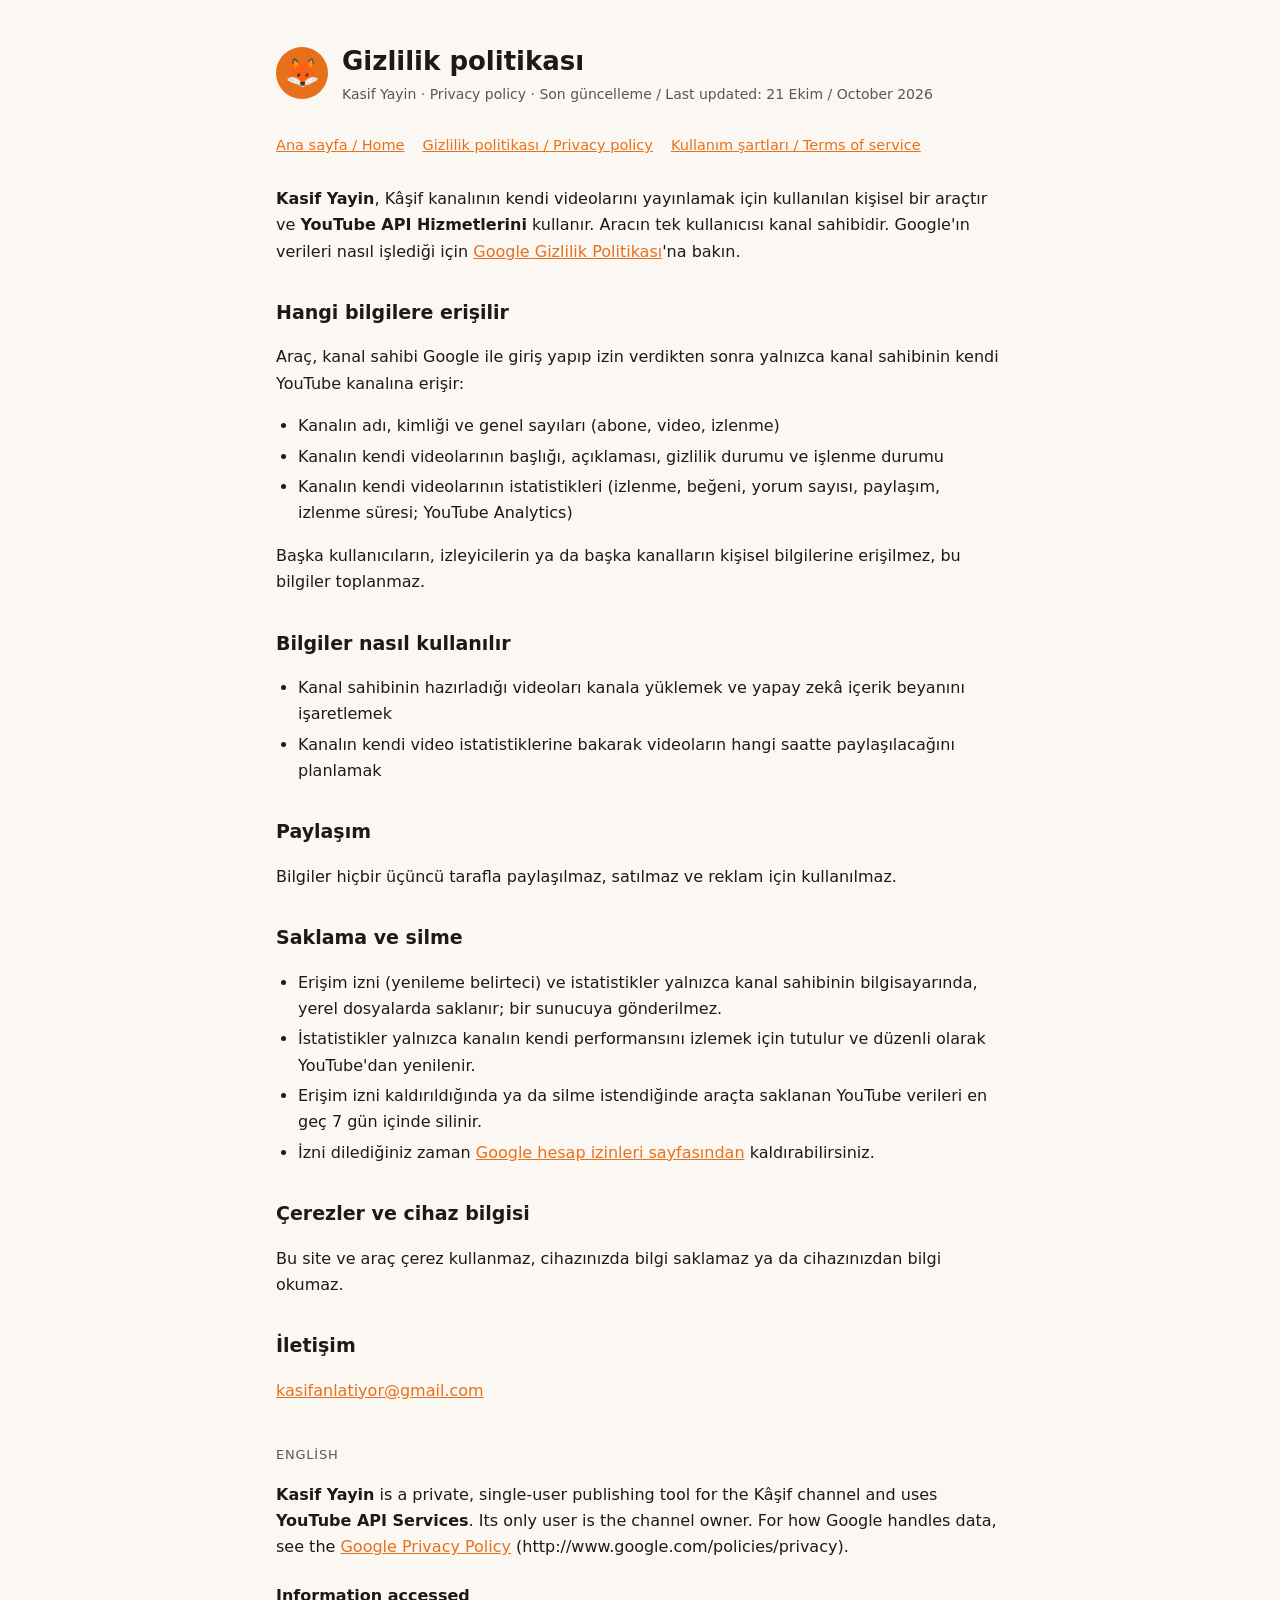
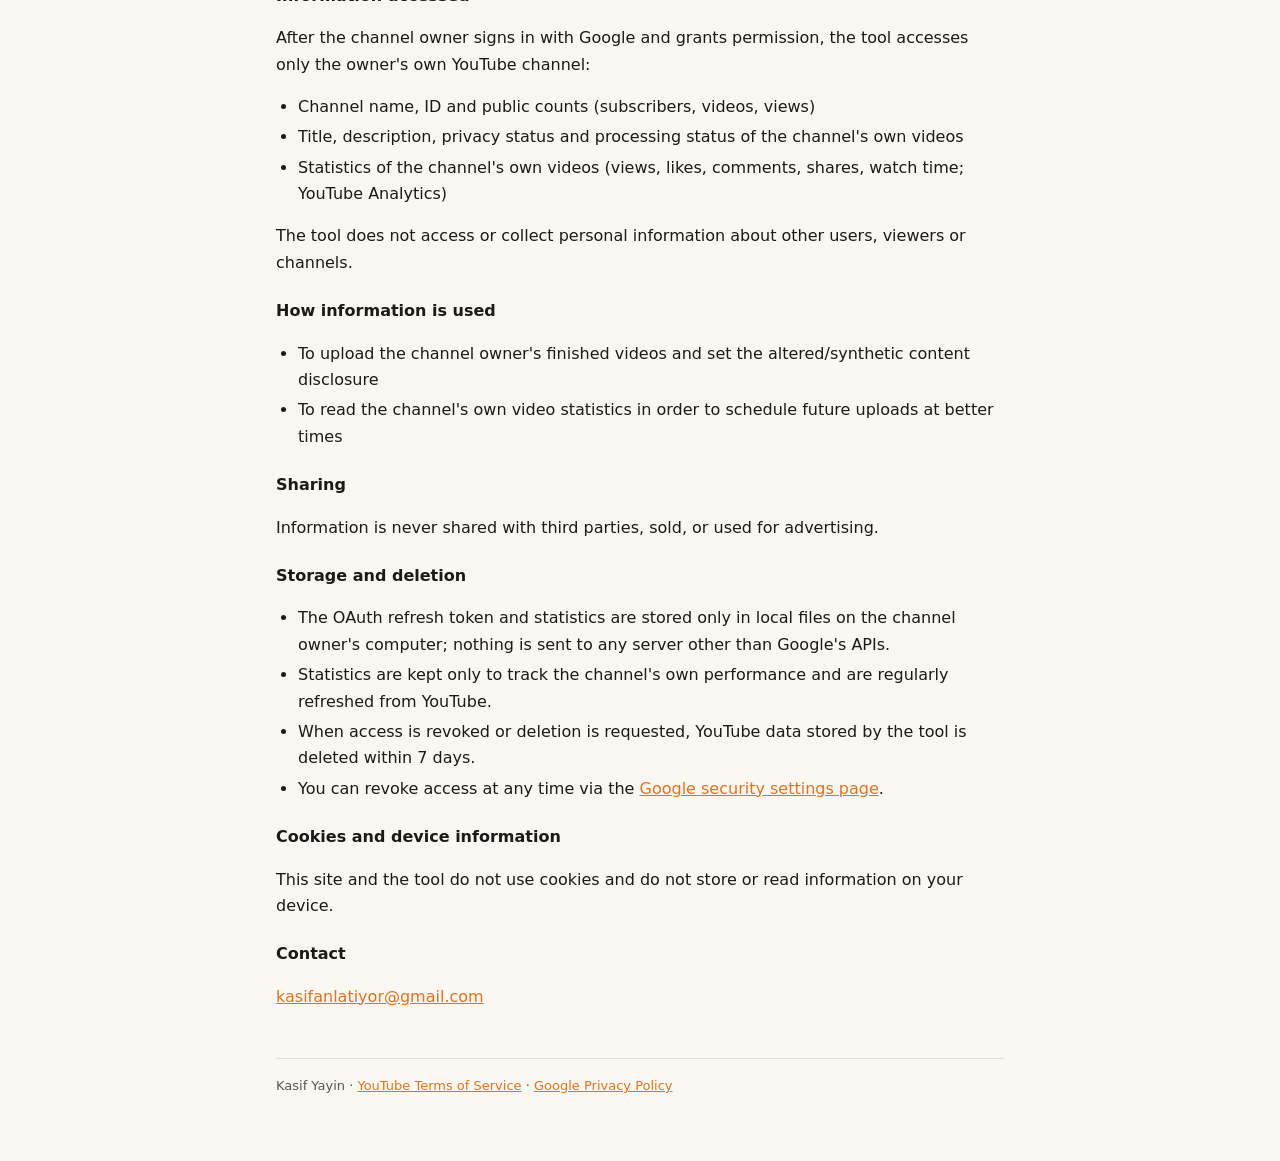
==== gizlilik.html @ fdbcfdf1 "Kâşif: ana sayfa, gizlilik politikası, kullanım şartları Co-Authored-By: Claude Opus 5.5 <noreply@an" ====
<!doctype html>
<html lang="tr">
<head>
<meta charset="utf-8">
<meta name="viewport" content="width=device-width,initial-scale=1">
<title>Kâşif Gizlilik Politikası</title>
<meta name="description" content="Kasif Yayin aracının gizlilik politikası (YouTube API Hizmetleri).">
<link rel="stylesheet" href="stil.css">
</head>
<body><main>
<header><div class="logo" aria-hidden="true">🦊</div><div><h1>Gizlilik politikası</h1><p>Kasif Yayin · Privacy policy · Son güncelleme / Last updated: 21 Ekim / October 2026</p></div></header>
<nav><a href="index.html">Ana sayfa / Home</a><a href="gizlilik.html">Gizlilik politikası / Privacy policy</a><a href="sartlar.html">Kullanım şartları / Terms of service</a></nav>

<p><b>Kasif Yayin</b>, Kâşif kanalının kendi videolarını yayınlamak için kullanılan kişisel bir araçtır ve <b>YouTube API Hizmetlerini</b> kullanır. Aracın tek kullanıcısı kanal sahibidir. Google'ın verileri nasıl işlediği için <a href="https://policies.google.com/privacy">Google Gizlilik Politikası</a>'na bakın.</p>

<h2>Hangi bilgilere erişilir</h2>
<p>Araç, kanal sahibi Google ile giriş yapıp izin verdikten sonra yalnızca kanal sahibinin kendi YouTube kanalına erişir:</p>
<ul>
  <li>Kanalın adı, kimliği ve genel sayıları (abone, video, izlenme)</li>
  <li>Kanalın kendi videolarının başlığı, açıklaması, gizlilik durumu ve işlenme durumu</li>
  <li>Kanalın kendi videolarının istatistikleri (izlenme, beğeni, yorum sayısı, paylaşım, izlenme süresi; YouTube Analytics)</li>
</ul>
<p>Başka kullanıcıların, izleyicilerin ya da başka kanalların kişisel bilgilerine erişilmez, bu bilgiler toplanmaz.</p>

<h2>Bilgiler nasıl kullanılır</h2>
<ul>
  <li>Kanal sahibinin hazırladığı videoları kanala yüklemek ve yapay zekâ içerik beyanını işaretlemek</li>
  <li>Kanalın kendi video istatistiklerine bakarak videoların hangi saatte paylaşılacağını planlamak</li>
</ul>

<h2>Paylaşım</h2>
<p>Bilgiler hiçbir üçüncü tarafla paylaşılmaz, satılmaz ve reklam için kullanılmaz.</p>

<h2>Saklama ve silme</h2>
<ul>
  <li>Erişim izni (yenileme belirteci) ve istatistikler yalnızca kanal sahibinin bilgisayarında, yerel dosyalarda saklanır; bir sunucuya gönderilmez.</li>
  <li>İstatistikler yalnızca kanalın kendi performansını izlemek için tutulur ve düzenli olarak YouTube'dan yenilenir.</li>
  <li>Erişim izni kaldırıldığında ya da silme istendiğinde araçta saklanan YouTube verileri en geç 7 gün içinde silinir.</li>
  <li>İzni dilediğiniz zaman <a href="https://security.google.com/settings/security/permissions">Google hesap izinleri sayfasından</a> kaldırabilirsiniz.</li>
</ul>

<h2>Çerezler ve cihaz bilgisi</h2>
<p>Bu site ve araç çerez kullanmaz, cihazınızda bilgi saklamaz ya da cihazınızdan bilgi okumaz.</p>

<h2>İletişim</h2>
<p><a href="mailto:kasifanlatiyor@gmail.com">kasifanlatiyor@gmail.com</a></p>

<p class="dil">English</p>
<p><b>Kasif Yayin</b> is a private, single-user publishing tool for the Kâşif channel and uses <b>YouTube API Services</b>. Its only user is the channel owner. For how Google handles data, see the <a href="https://policies.google.com/privacy">Google Privacy Policy</a> (http://www.google.com/policies/privacy).</p>

<h3>Information accessed</h3>
<p>After the channel owner signs in with Google and grants permission, the tool accesses only the owner's own YouTube channel:</p>
<ul>
  <li>Channel name, ID and public counts (subscribers, videos, views)</li>
  <li>Title, description, privacy status and processing status of the channel's own videos</li>
  <li>Statistics of the channel's own videos (views, likes, comments, shares, watch time; YouTube Analytics)</li>
</ul>
<p>The tool does not access or collect personal information about other users, viewers or channels.</p>

<h3>How information is used</h3>
<ul>
  <li>To upload the channel owner's finished videos and set the altered/synthetic content disclosure</li>
  <li>To read the channel's own video statistics in order to schedule future uploads at better times</li>
</ul>

<h3>Sharing</h3>
<p>Information is never shared with third parties, sold, or used for advertising.</p>

<h3>Storage and deletion</h3>
<ul>
  <li>The OAuth refresh token and statistics are stored only in local files on the channel owner's computer; nothing is sent to any server other than Google's APIs.</li>
  <li>Statistics are kept only to track the channel's own performance and are regularly refreshed from YouTube.</li>
  <li>When access is revoked or deletion is requested, YouTube data stored by the tool is deleted within 7 days.</li>
  <li>You can revoke access at any time via the <a href="https://security.google.com/settings/security/permissions">Google security settings page</a>.</li>
</ul>

<h3>Cookies and device information</h3>
<p>This site and the tool do not use cookies and do not store or read information on your device.</p>

<h3>Contact</h3>
<p><a href="mailto:kasifanlatiyor@gmail.com">kasifanlatiyor@gmail.com</a></p>

<footer>Kasif Yayin · <a href="https://www.youtube.com/t/terms">YouTube Terms of Service</a> · <a href="https://policies.google.com/privacy">Google Privacy Policy</a></footer>
</main></body>
</html>
---- stil.css ----
:root{color-scheme:light;--zemin:#fbf8f3;--yuzey:#ffffff;--yazi:#1c1a17;--yazi2:#5b564e;--vurgu:#e8701a;--cizgi:#e7e0d4}
@media (prefers-color-scheme:dark){:root:not([data-theme="light"]){color-scheme:dark;--zemin:#141210;--yuzey:#1d1a17;--yazi:#f3efe8;--yazi2:#bdb5a8;--vurgu:#f28a3c;--cizgi:#34302a}}
:root[data-theme="dark"]{color-scheme:dark;--zemin:#141210;--yuzey:#1d1a17;--yazi:#f3efe8;--yazi2:#bdb5a8;--vurgu:#f28a3c;--cizgi:#34302a}
*{box-sizing:border-box}
body{margin:0;background:var(--zemin);color:var(--yazi);font:16px/1.65 system-ui,-apple-system,"Segoe UI",sans-serif}
main{max-width:760px;margin:0 auto;padding:40px 16px 64px}
header{display:flex;align-items:center;gap:14px;margin-bottom:28px}
header .logo{width:52px;height:52px;border-radius:50%;background:var(--vurgu);display:grid;place-items:center;font-size:28px}
header h1{margin:0;font-size:26px}header p{margin:0;color:var(--yazi2);font-size:14px}
nav{display:flex;flex-wrap:wrap;gap:8px 18px;margin:0 0 28px;font-size:14.5px}
a{color:var(--vurgu)}
h2{font-size:19px;margin:32px 0 8px}h3{font-size:16px;margin:22px 0 6px}
.kart{background:var(--yuzey);border:1px solid var(--cizgi);border-radius:14px;padding:18px 20px;margin:16px 0}
.dil{color:var(--yazi2);font-size:13px;text-transform:uppercase;letter-spacing:.06em;margin-top:40px}
ul{padding-left:22px}li{margin:4px 0}
footer{margin-top:48px;color:var(--yazi2);font-size:13px;border-top:1px solid var(--cizgi);padding-top:16px}
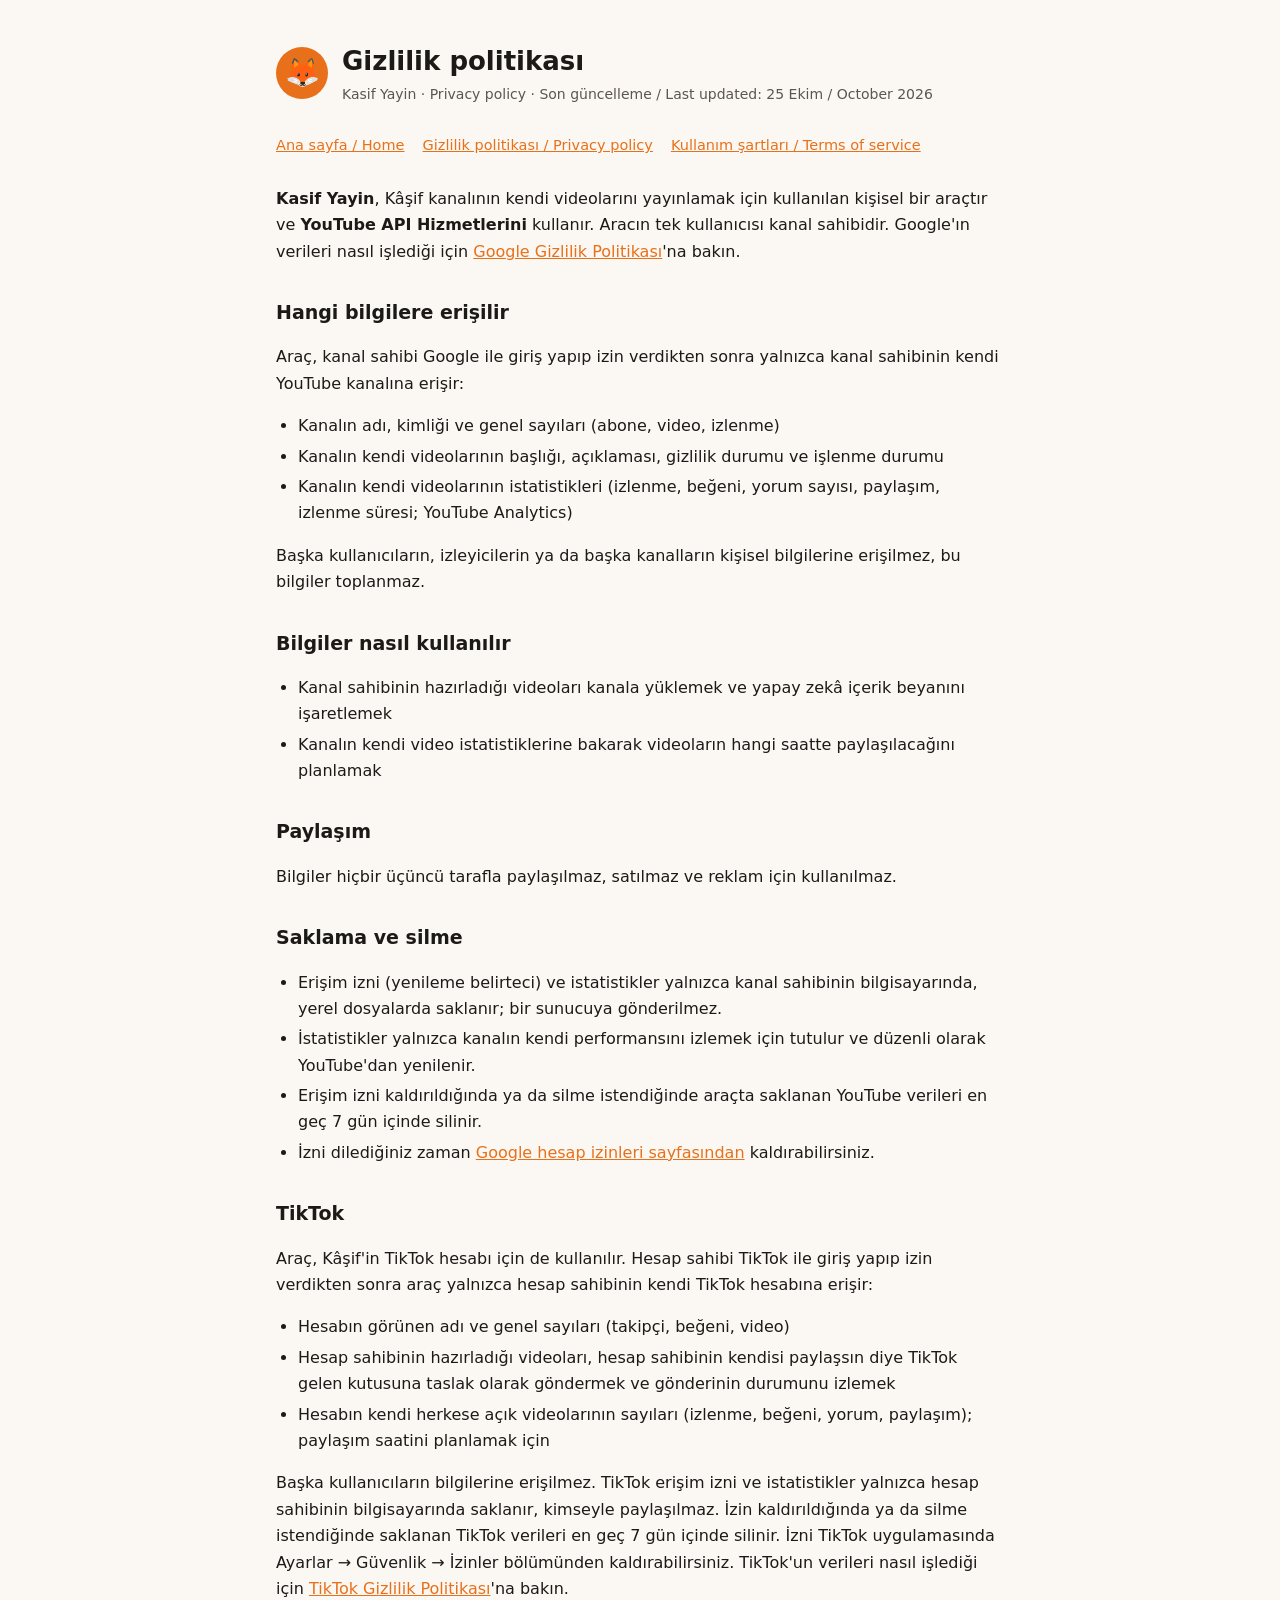
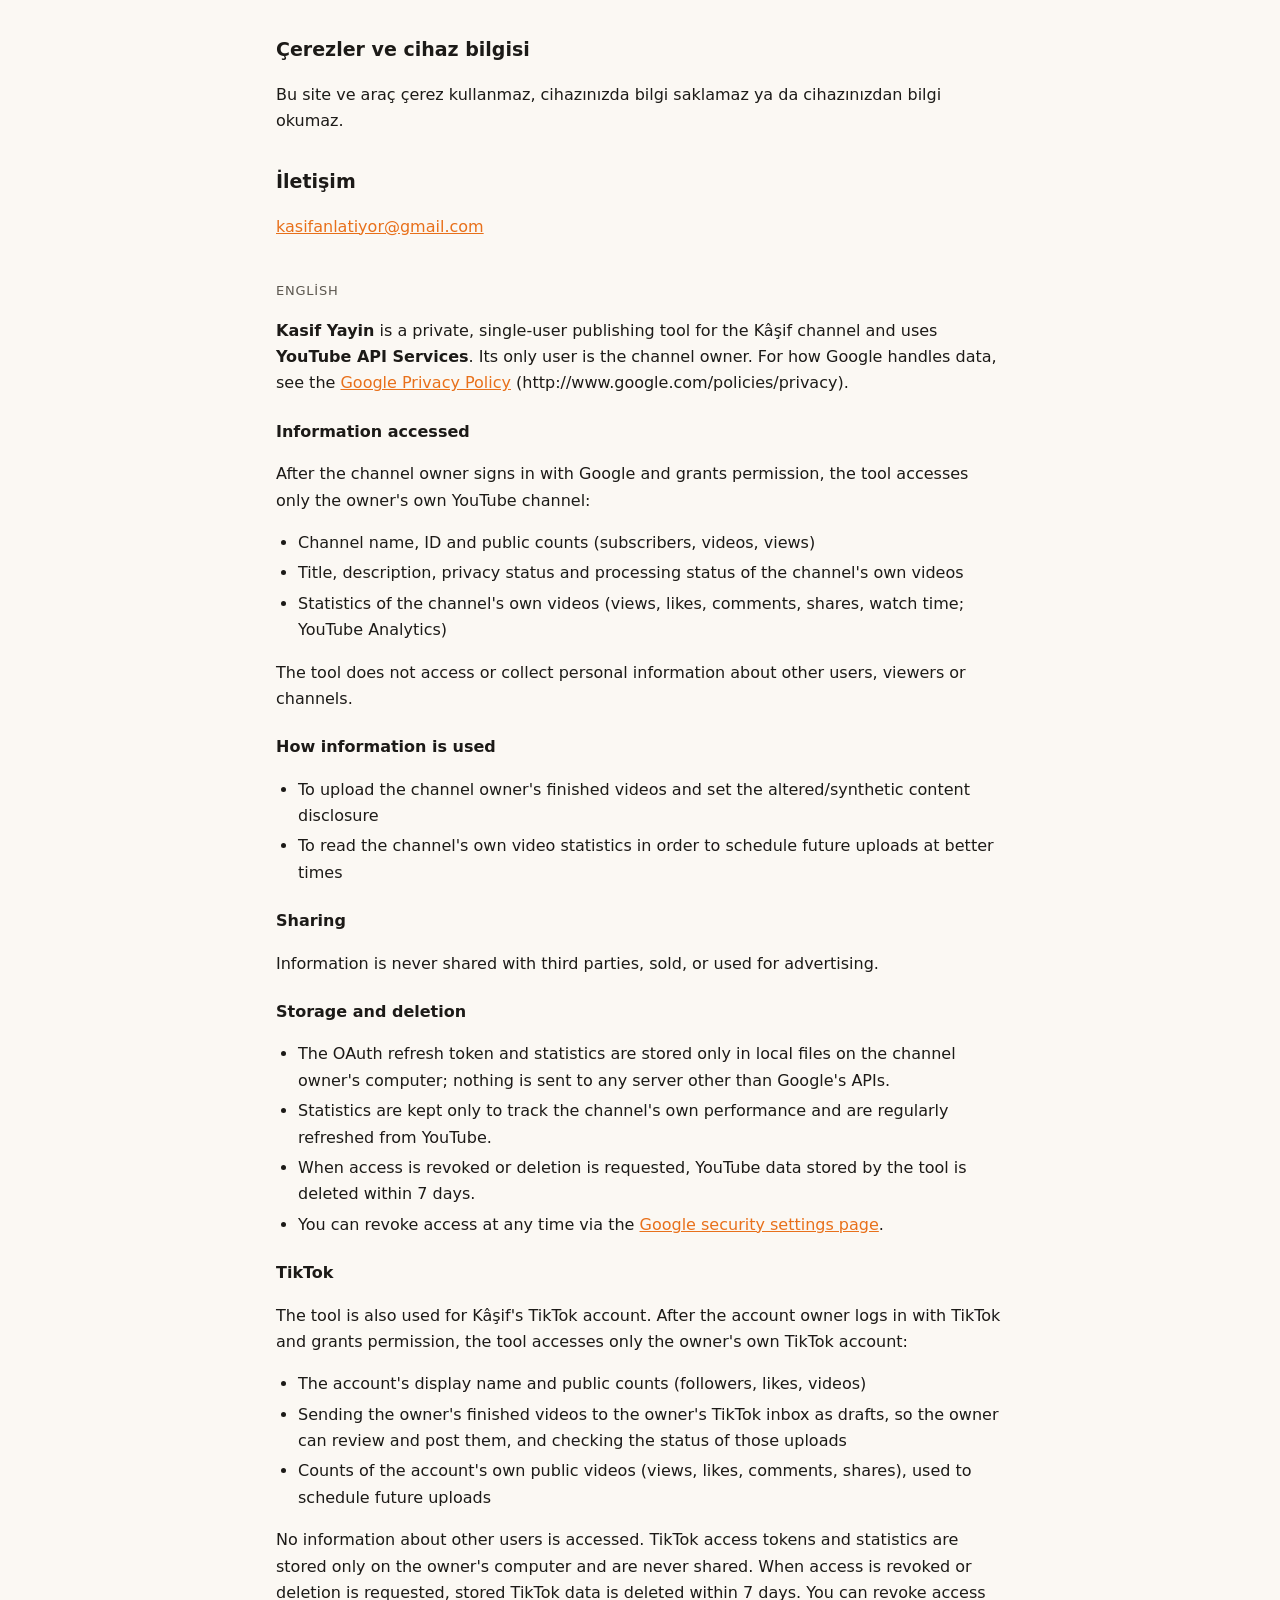
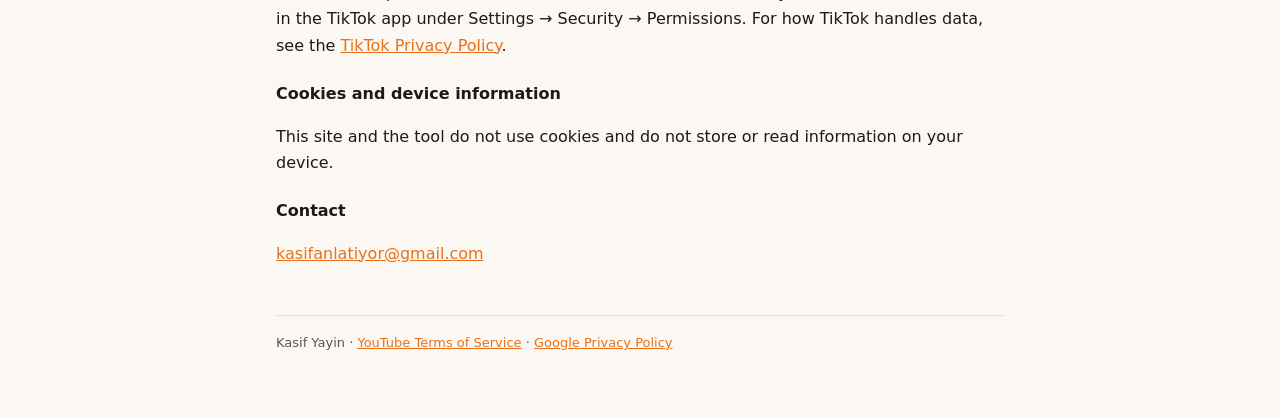
==== commit 28112bcd: "TikTok: doğrulama dosyası ve gizlilik/şartlar sayfalarına TikTok bölümü" ====
--- a/gizlilik.html
+++ b/gizlilik.html
@@ -1,85 +1,103 @@
-<!doctype html>
-<html lang="tr">
-<head>
-<meta charset="utf-8">
-<meta name="viewport" content="width=device-width,initial-scale=1">
-<title>Kâşif Gizlilik Politikası</title>
-<meta name="description" content="Kasif Yayin aracının gizlilik politikası (YouTube API Hizmetleri).">
-<link rel="stylesheet" href="stil.css">
-</head>
-<body><main>
-<header><div class="logo" aria-hidden="true">🦊</div><div><h1>Gizlilik politikası</h1><p>Kasif Yayin · Privacy policy · Son güncelleme / Last updated: 21 Ekim / October 2026</p></div></header>
-<nav><a href="index.html">Ana sayfa / Home</a><a href="gizlilik.html">Gizlilik politikası / Privacy policy</a><a href="sartlar.html">Kullanım şartları / Terms of service</a></nav>
-
-<p><b>Kasif Yayin</b>, Kâşif kanalının kendi videolarını yayınlamak için kullanılan kişisel bir araçtır ve <b>YouTube API Hizmetlerini</b> kullanır. Aracın tek kullanıcısı kanal sahibidir. Google'ın verileri nasıl işlediği için <a href="https://policies.google.com/privacy">Google Gizlilik Politikası</a>'na bakın.</p>
-
-<h2>Hangi bilgilere erişilir</h2>
-<p>Araç, kanal sahibi Google ile giriş yapıp izin verdikten sonra yalnızca kanal sahibinin kendi YouTube kanalına erişir:</p>
-<ul>
-  <li>Kanalın adı, kimliği ve genel sayıları (abone, video, izlenme)</li>
-  <li>Kanalın kendi videolarının başlığı, açıklaması, gizlilik durumu ve işlenme durumu</li>
-  <li>Kanalın kendi videolarının istatistikleri (izlenme, beğeni, yorum sayısı, paylaşım, izlenme süresi; YouTube Analytics)</li>
-</ul>
-<p>Başka kullanıcıların, izleyicilerin ya da başka kanalların kişisel bilgilerine erişilmez, bu bilgiler toplanmaz.</p>
-
-<h2>Bilgiler nasıl kullanılır</h2>
-<ul>
-  <li>Kanal sahibinin hazırladığı videoları kanala yüklemek ve yapay zekâ içerik beyanını işaretlemek</li>
-  <li>Kanalın kendi video istatistiklerine bakarak videoların hangi saatte paylaşılacağını planlamak</li>
-</ul>
-
-<h2>Paylaşım</h2>
-<p>Bilgiler hiçbir üçüncü tarafla paylaşılmaz, satılmaz ve reklam için kullanılmaz.</p>
-
-<h2>Saklama ve silme</h2>
-<ul>
-  <li>Erişim izni (yenileme belirteci) ve istatistikler yalnızca kanal sahibinin bilgisayarında, yerel dosyalarda saklanır; bir sunucuya gönderilmez.</li>
-  <li>İstatistikler yalnızca kanalın kendi performansını izlemek için tutulur ve düzenli olarak YouTube'dan yenilenir.</li>
-  <li>Erişim izni kaldırıldığında ya da silme istendiğinde araçta saklanan YouTube verileri en geç 7 gün içinde silinir.</li>
-  <li>İzni dilediğiniz zaman <a href="https://security.google.com/settings/security/permissions">Google hesap izinleri sayfasından</a> kaldırabilirsiniz.</li>
-</ul>
-
-<h2>Çerezler ve cihaz bilgisi</h2>
-<p>Bu site ve araç çerez kullanmaz, cihazınızda bilgi saklamaz ya da cihazınızdan bilgi okumaz.</p>
-
-<h2>İletişim</h2>
-<p><a href="mailto:kasifanlatiyor@gmail.com">kasifanlatiyor@gmail.com</a></p>
-
-<p class="dil">English</p>
-<p><b>Kasif Yayin</b> is a private, single-user publishing tool for the Kâşif channel and uses <b>YouTube API Services</b>. Its only user is the channel owner. For how Google handles data, see the <a href="https://policies.google.com/privacy">Google Privacy Policy</a> (http://www.google.com/policies/privacy).</p>
-
-<h3>Information accessed</h3>
-<p>After the channel owner signs in with Google and grants permission, the tool accesses only the owner's own YouTube channel:</p>
-<ul>
-  <li>Channel name, ID and public counts (subscribers, videos, views)</li>
-  <li>Title, description, privacy status and processing status of the channel's own videos</li>
-  <li>Statistics of the channel's own videos (views, likes, comments, shares, watch time; YouTube Analytics)</li>
-</ul>
-<p>The tool does not access or collect personal information about other users, viewers or channels.</p>
-
-<h3>How information is used</h3>
-<ul>
-  <li>To upload the channel owner's finished videos and set the altered/synthetic content disclosure</li>
-  <li>To read the channel's own video statistics in order to schedule future uploads at better times</li>
-</ul>
-
-<h3>Sharing</h3>
-<p>Information is never shared with third parties, sold, or used for advertising.</p>
-
-<h3>Storage and deletion</h3>
-<ul>
-  <li>The OAuth refresh token and statistics are stored only in local files on the channel owner's computer; nothing is sent to any server other than Google's APIs.</li>
-  <li>Statistics are kept only to track the channel's own performance and are regularly refreshed from YouTube.</li>
-  <li>When access is revoked or deletion is requested, YouTube data stored by the tool is deleted within 7 days.</li>
-  <li>You can revoke access at any time via the <a href="https://security.google.com/settings/security/permissions">Google security settings page</a>.</li>
-</ul>
-
-<h3>Cookies and device information</h3>
-<p>This site and the tool do not use cookies and do not store or read information on your device.</p>
-
-<h3>Contact</h3>
-<p><a href="mailto:kasifanlatiyor@gmail.com">kasifanlatiyor@gmail.com</a></p>
-
-<footer>Kasif Yayin · <a href="https://www.youtube.com/t/terms">YouTube Terms of Service</a> · <a href="https://policies.google.com/privacy">Google Privacy Policy</a></footer>
-</main></body>
-</html>
+<!doctype html>
+<html lang="tr">
+<head>
+<meta charset="utf-8">
+<meta name="viewport" content="width=device-width,initial-scale=1">
+<title>Kâşif Gizlilik Politikası</title>
+<meta name="description" content="Kasif Yayin aracının gizlilik politikası (YouTube API Hizmetleri, TikTok).">
+<link rel="stylesheet" href="stil.css">
+</head>
+<body><main>
+<header><div class="logo" aria-hidden="true">🦊</div><div><h1>Gizlilik politikası</h1><p>Kasif Yayin · Privacy policy · Son güncelleme / Last updated: 25 Ekim / October 2026</p></div></header>
+<nav><a href="index.html">Ana sayfa / Home</a><a href="gizlilik.html">Gizlilik politikası / Privacy policy</a><a href="sartlar.html">Kullanım şartları / Terms of service</a></nav>
+
+<p><b>Kasif Yayin</b>, Kâşif kanalının kendi videolarını yayınlamak için kullanılan kişisel bir araçtır ve <b>YouTube API Hizmetlerini</b> kullanır. Aracın tek kullanıcısı kanal sahibidir. Google'ın verileri nasıl işlediği için <a href="https://policies.google.com/privacy">Google Gizlilik Politikası</a>'na bakın.</p>
+
+<h2>Hangi bilgilere erişilir</h2>
+<p>Araç, kanal sahibi Google ile giriş yapıp izin verdikten sonra yalnızca kanal sahibinin kendi YouTube kanalına erişir:</p>
+<ul>
+  <li>Kanalın adı, kimliği ve genel sayıları (abone, video, izlenme)</li>
+  <li>Kanalın kendi videolarının başlığı, açıklaması, gizlilik durumu ve işlenme durumu</li>
+  <li>Kanalın kendi videolarının istatistikleri (izlenme, beğeni, yorum sayısı, paylaşım, izlenme süresi; YouTube Analytics)</li>
+</ul>
+<p>Başka kullanıcıların, izleyicilerin ya da başka kanalların kişisel bilgilerine erişilmez, bu bilgiler toplanmaz.</p>
+
+<h2>Bilgiler nasıl kullanılır</h2>
+<ul>
+  <li>Kanal sahibinin hazırladığı videoları kanala yüklemek ve yapay zekâ içerik beyanını işaretlemek</li>
+  <li>Kanalın kendi video istatistiklerine bakarak videoların hangi saatte paylaşılacağını planlamak</li>
+</ul>
+
+<h2>Paylaşım</h2>
+<p>Bilgiler hiçbir üçüncü tarafla paylaşılmaz, satılmaz ve reklam için kullanılmaz.</p>
+
+<h2>Saklama ve silme</h2>
+<ul>
+  <li>Erişim izni (yenileme belirteci) ve istatistikler yalnızca kanal sahibinin bilgisayarında, yerel dosyalarda saklanır; bir sunucuya gönderilmez.</li>
+  <li>İstatistikler yalnızca kanalın kendi performansını izlemek için tutulur ve düzenli olarak YouTube'dan yenilenir.</li>
+  <li>Erişim izni kaldırıldığında ya da silme istendiğinde araçta saklanan YouTube verileri en geç 7 gün içinde silinir.</li>
+  <li>İzni dilediğiniz zaman <a href="https://security.google.com/settings/security/permissions">Google hesap izinleri sayfasından</a> kaldırabilirsiniz.</li>
+</ul>
+
+<h2>TikTok</h2>
+<p>Araç, Kâşif'in TikTok hesabı için de kullanılır. Hesap sahibi TikTok ile giriş yapıp izin verdikten sonra araç yalnızca hesap sahibinin kendi TikTok hesabına erişir:</p>
+<ul>
+  <li>Hesabın görünen adı ve genel sayıları (takipçi, beğeni, video)</li>
+  <li>Hesap sahibinin hazırladığı videoları, hesap sahibinin kendisi paylaşsın diye TikTok gelen kutusuna taslak olarak göndermek ve gönderinin durumunu izlemek</li>
+  <li>Hesabın kendi herkese açık videolarının sayıları (izlenme, beğeni, yorum, paylaşım); paylaşım saatini planlamak için</li>
+</ul>
+<p>Başka kullanıcıların bilgilerine erişilmez. TikTok erişim izni ve istatistikler yalnızca hesap sahibinin bilgisayarında saklanır, kimseyle paylaşılmaz. İzin kaldırıldığında ya da silme istendiğinde saklanan TikTok verileri en geç 7 gün içinde silinir. İzni TikTok uygulamasında Ayarlar → Güvenlik → İzinler bölümünden kaldırabilirsiniz. TikTok'un verileri nasıl işlediği için <a href="https://www.tiktok.com/legal/privacy-policy">TikTok Gizlilik Politikası</a>'na bakın.</p>
+
+<h2>Çerezler ve cihaz bilgisi</h2>
+<p>Bu site ve araç çerez kullanmaz, cihazınızda bilgi saklamaz ya da cihazınızdan bilgi okumaz.</p>
+
+<h2>İletişim</h2>
+<p><a href="mailto:kasifanlatiyor@gmail.com">kasifanlatiyor@gmail.com</a></p>
+
+<p class="dil">English</p>
+<p><b>Kasif Yayin</b> is a private, single-user publishing tool for the Kâşif channel and uses <b>YouTube API Services</b>. Its only user is the channel owner. For how Google handles data, see the <a href="https://policies.google.com/privacy">Google Privacy Policy</a> (http://www.google.com/policies/privacy).</p>
+
+<h3>Information accessed</h3>
+<p>After the channel owner signs in with Google and grants permission, the tool accesses only the owner's own YouTube channel:</p>
+<ul>
+  <li>Channel name, ID and public counts (subscribers, videos, views)</li>
+  <li>Title, description, privacy status and processing status of the channel's own videos</li>
+  <li>Statistics of the channel's own videos (views, likes, comments, shares, watch time; YouTube Analytics)</li>
+</ul>
+<p>The tool does not access or collect personal information about other users, viewers or channels.</p>
+
+<h3>How information is used</h3>
+<ul>
+  <li>To upload the channel owner's finished videos and set the altered/synthetic content disclosure</li>
+  <li>To read the channel's own video statistics in order to schedule future uploads at better times</li>
+</ul>
+
+<h3>Sharing</h3>
+<p>Information is never shared with third parties, sold, or used for advertising.</p>
+
+<h3>Storage and deletion</h3>
+<ul>
+  <li>The OAuth refresh token and statistics are stored only in local files on the channel owner's computer; nothing is sent to any server other than Google's APIs.</li>
+  <li>Statistics are kept only to track the channel's own performance and are regularly refreshed from YouTube.</li>
+  <li>When access is revoked or deletion is requested, YouTube data stored by the tool is deleted within 7 days.</li>
+  <li>You can revoke access at any time via the <a href="https://security.google.com/settings/security/permissions">Google security settings page</a>.</li>
+</ul>
+
+<h3>TikTok</h3>
+<p>The tool is also used for Kâşif's TikTok account. After the account owner logs in with TikTok and grants permission, the tool accesses only the owner's own TikTok account:</p>
+<ul>
+  <li>The account's display name and public counts (followers, likes, videos)</li>
+  <li>Sending the owner's finished videos to the owner's TikTok inbox as drafts, so the owner can review and post them, and checking the status of those uploads</li>
+  <li>Counts of the account's own public videos (views, likes, comments, shares), used to schedule future uploads</li>
+</ul>
+<p>No information about other users is accessed. TikTok access tokens and statistics are stored only on the owner's computer and are never shared. When access is revoked or deletion is requested, stored TikTok data is deleted within 7 days. You can revoke access in the TikTok app under Settings → Security → Permissions. For how TikTok handles data, see the <a href="https://www.tiktok.com/legal/privacy-policy">TikTok Privacy Policy</a>.</p>
+
+<h3>Cookies and device information</h3>
+<p>This site and the tool do not use cookies and do not store or read information on your device.</p>
+
+<h3>Contact</h3>
+<p><a href="mailto:kasifanlatiyor@gmail.com">kasifanlatiyor@gmail.com</a></p>
+
+<footer>Kasif Yayin · <a href="https://www.youtube.com/t/terms">YouTube Terms of Service</a> · <a href="https://policies.google.com/privacy">Google Privacy Policy</a></footer>
+</main></body>
+</html>
